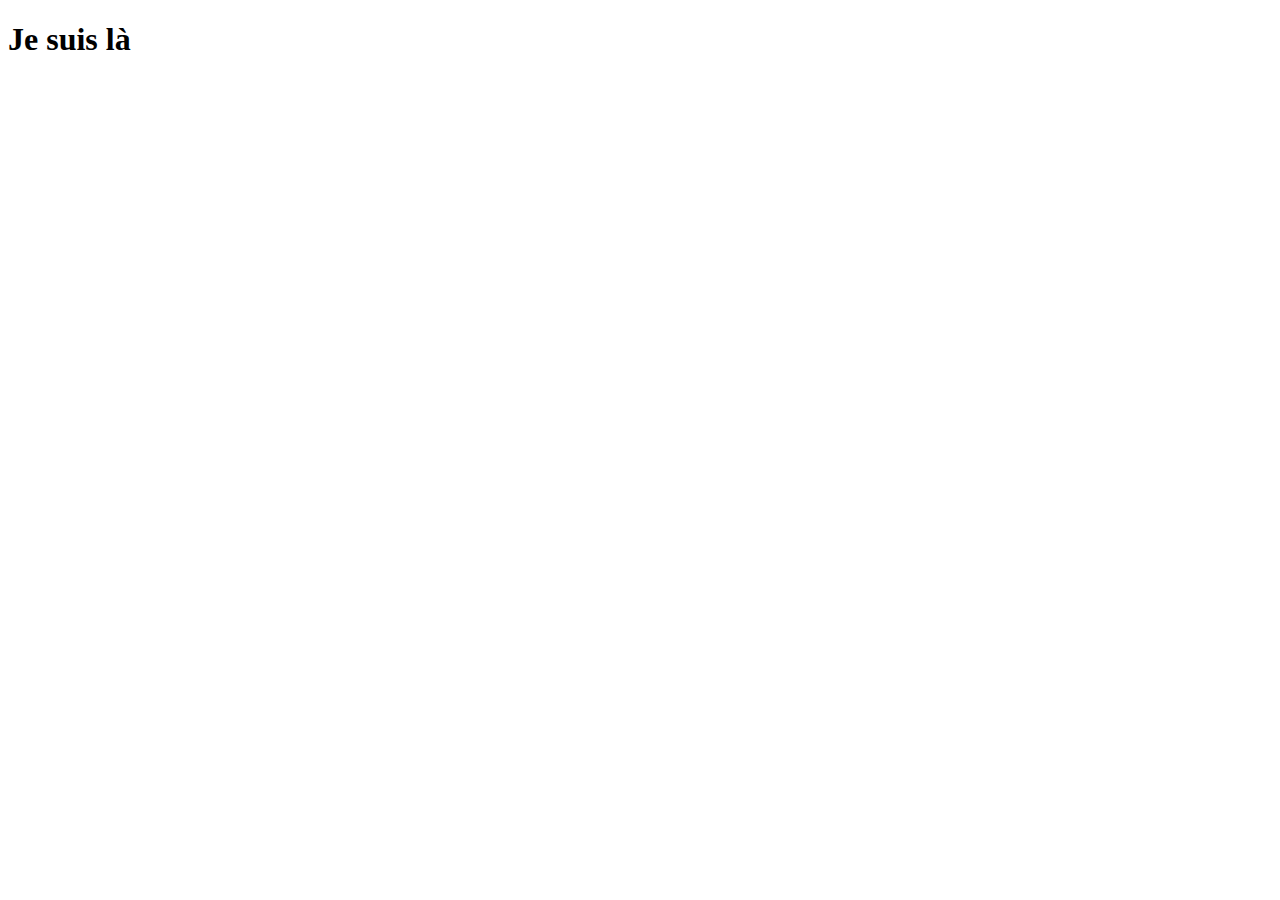
==== index.html @ de0dbc30 "Update index.html" ====
<!DOCTYPE html>
<html lang="fr">
<head>
    <meta charset="UTF-8">
    <meta name="viewport" content="width=device-width, initial-scale=1.0">
    <meta http-equiv="X-UA-Compatible" content="ie=edge">
    <title>Site github</title>
</head>
<body>
    <h1>
        Je suis là
    </h1>

</body>
</html>
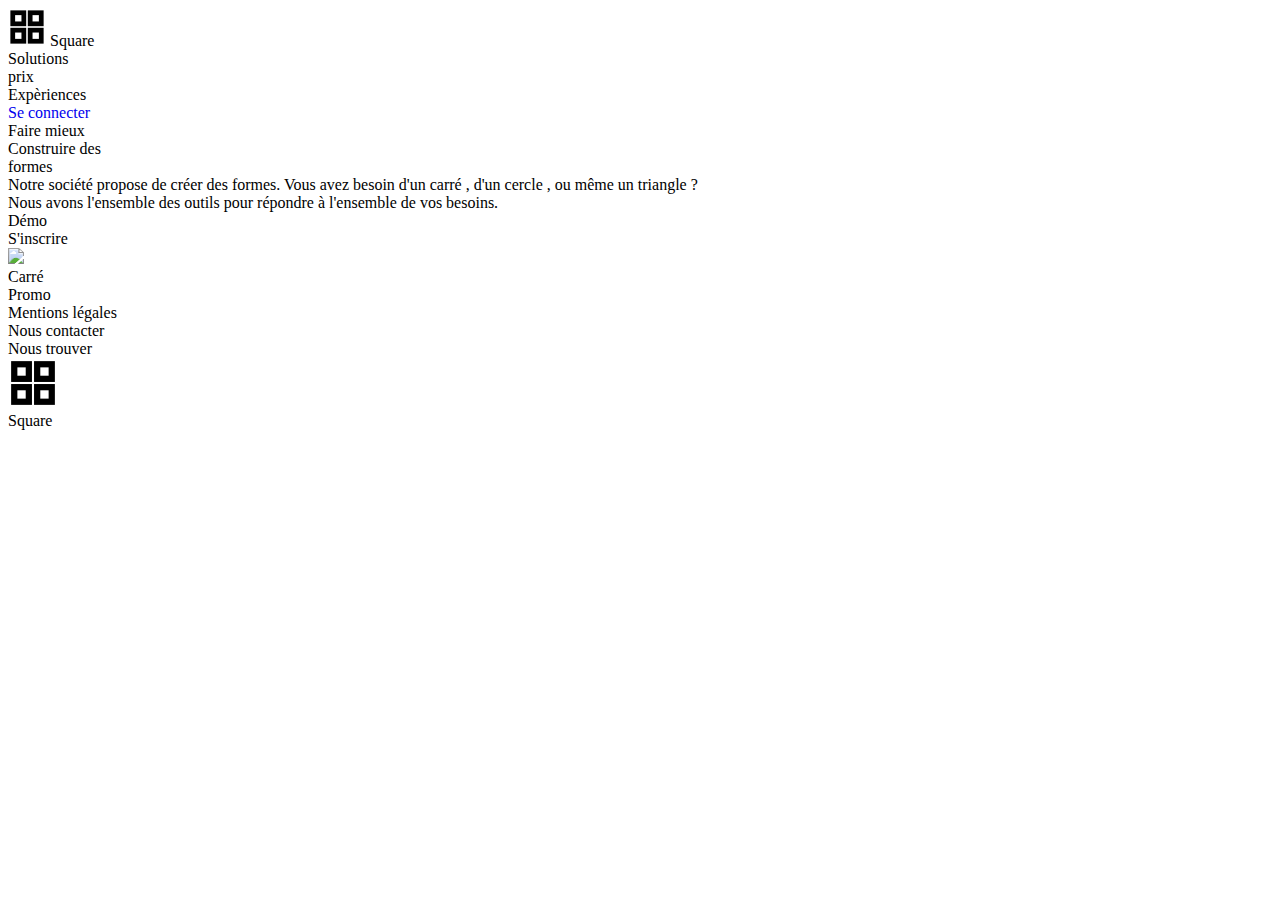
==== commit e483cc07: "Update index.html" ====
--- a/index.html
+++ b/index.html
@@ -1,15 +1,91 @@
 <!DOCTYPE html>
 <html lang="fr">
+
 <head>
     <meta charset="UTF-8">
     <meta name="viewport" content="width=device-width, initial-scale=1.0">
     <meta http-equiv="X-UA-Compatible" content="ie=edge">
-    <title>Site github</title>
+    <title>tp2</title>
+    <link rel="stylesheet" href="css/styletp2.css">
 </head>
+
 <body>
-    <h1>
-        Je suis là
-    </h1>
+    <div class="main">
+        <div class="page1">
+            <div class=flex>
+
+                <div class="head">
+                    <svg xmlns="http://www.w3.org/2000/svg" width="38" height="38" viewBox="0 0 24 24" fill="none"
+                        stroke="#000000" stroke-width="3" stroke-linecap="round" stroke-linejoin="arcs">
+                        <rect x="3" y="3" width="7" height="7"></rect>
+                        <rect x="14" y="3" width="7" height="7"></rect>
+                        <rect x="14" y="14" width="7" height="7"></rect>
+                        <rect x="3" y="14" width="7" height="7"></rect>
+                    </svg> Square </div>
+
+
+                <div class="haut">
+                    <div class="sol"> Solutions</div>
+                    <div class="prix">prix </div>
+                    <div class="exp"> Expèriences</div>
+                </div>
+                <div class="button"> <a href="connexion.html" style="text-decoration:none">
+                        Se connecter </a> </div>
+
+            </div>
+
+            <div class="middle">
+                <div class=zone1>
+                    <div class=text1> Faire mieux </div>
+                    <div class=text2> Construire des
+                        <br>formes</br>
+                    </div>
+                    <div class=text3> Notre société propose de créer des formes. Vous avez besoin d'un carré , d'un
+                        cercle , ou même un triangle
+                        ? </div>
+                    <div class="text4"> Nous avons l'ensemble des outils pour répondre à l'ensemble de vos besoins.
+                    </div>
+                    <div class="button2">
+                        <div class="buttond">
+                            <div class="démo"> Démo </div>
+                        </div>
+                        <div class="buttons">
+                            <div class="inscrire">S'inscrire</div>
+                        </div>
+                    </div>
+                </div>
+                <img class="circle" src="images/undraw_circles_y7s2.svg"> </img>
+            </div>
+
+
+
+        </div>
+        <div class="page2">
+            <div class="carre1">
+
+                <div class="carre"></div>
+                <div class="textec">Carré</div>
+            </div>
+        </div>
+        <div class="promo">Promo</div>
+    </div>
+    <div class="footer">
+        <div class="textf">
+            <div class="mention">Mentions légales</div>
+            <div class="contact">Nous contacter</div>
+            <div class="trouver">Nous trouver</div>
+        </div>
+        <svg class="square" xmlns="http://www.w3.org/2000/svg" width="50" height="50" viewBox="0 0 24 24" fill="white"
+            stroke="#000000" stroke-width="3" stroke-linecap="round" stroke-linejoin="arcs">
+            <rect x="3" y="3" width="7" height="7"></rect>
+            <rect x="14" y="3" width="7" height="7"></rect>
+            <rect x="14" y="14" width="7" height="7"></rect>
+            <rect x="3" y="14" width="7" height="7"></rect>
+        </svg>
+        <div class="texts">Square</div>
+    </div>
 
 </body>
+
+
 </html>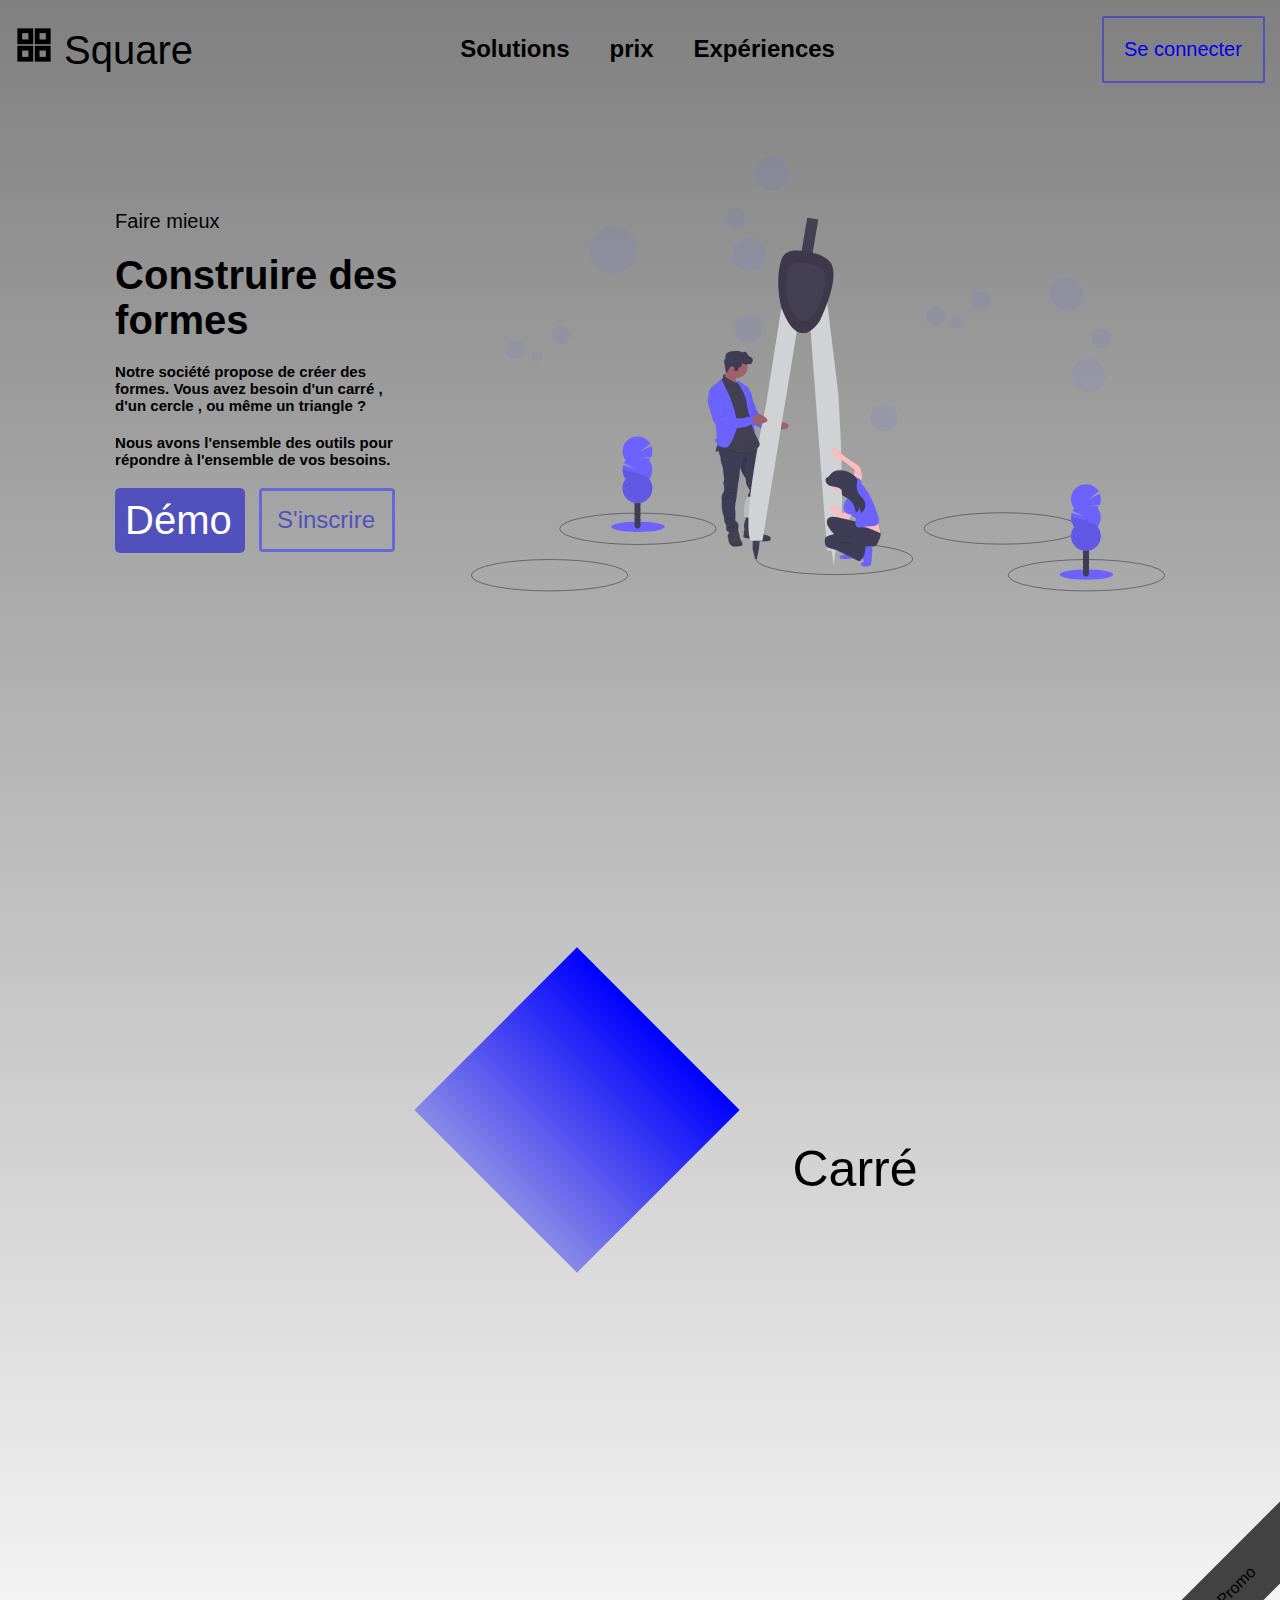
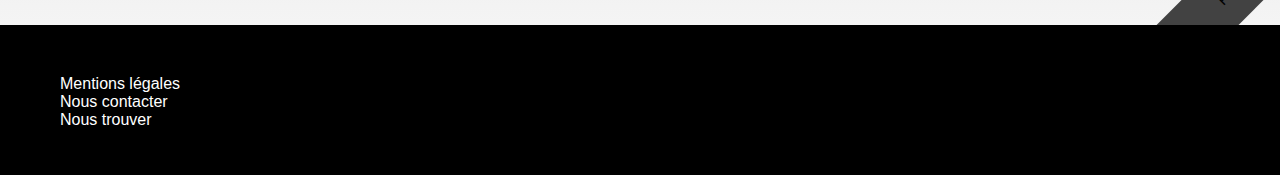
==== commit 8b4f5f5f: "Update index.html" ====
--- a/index.html
+++ b/index.html
@@ -6,7 +6,7 @@
     <meta name="viewport" content="width=device-width, initial-scale=1.0">
     <meta http-equiv="X-UA-Compatible" content="ie=edge">
     <title>tp2</title>
-    <link rel="stylesheet" href="css/styletp2.css">
+    <link rel="stylesheet" href="styletp2.css">
 </head>
 
 <body>
@@ -27,7 +27,7 @@
                 <div class="haut">
                     <div class="sol"> Solutions</div>
                     <div class="prix">prix </div>
-                    <div class="exp"> Expèriences</div>
+                    <div class="exp"> Expériences</div>
                 </div>
                 <div class="button"> <a href="connexion.html" style="text-decoration:none">
                         Se connecter </a> </div>
@@ -54,7 +54,7 @@
                         </div>
                     </div>
                 </div>
-                <img class="circle" src="images/undraw_circles_y7s2.svg"> </img>
+                <img class="circle" src="undraw_circles_y7s2.svg"> </img>
             </div>
 
 
--- a/styletp2.css
+++ b/styletp2.css
@@ -0,0 +1,279 @@
+body{
+    min-height: 100vh;
+    background:linear-gradient(gray,white) ;
+    margin: 0px;
+}
+
+.flex{
+    display: grid;
+    grid-template-rows: auto;
+    display: flex;
+    align-items: center;
+    justify-content: space-between;
+    margin: 15px;
+    font-family: -apple-system, BlinkMacSystemFont, 'Segoe UI', Roboto, Oxygen, Ubuntu, Cantarell, 'Open Sans', 'Helvetica Neue', sans-serif;
+}
+
+.head{
+margin : 0px;
+font-family: -apple-system, BlinkMacSystemFont, 'Segoe UI', Roboto, Oxygen, Ubuntu, Cantarell, 'Open Sans', 'Helvetica Neue', sans-serif;
+font-size: 40px;
+}
+
+.button{
+    color: rgb(81, 81, 190);
+    border:2px solid;
+    border-radius: 2px;
+    padding:20px;
+    width: 119px;
+    font-size: 20px;
+    
+        
+}
+
+.middle{
+display: flex;
+justify-content: space-around;
+margin: 62px;
+
+}
+
+.text1{
+    font-size: 20px;
+font-family: Arial, Helvetica, sans-serif;
+margin-top: 15px;
+margin-bottom: 20px;
+}
+
+.text2{
+font-family: Arial, Helvetica, sans-serif;
+font-size: 40px;
+font-weight: bold;
+    margin-top: 20px;
+    margin-bottom: 20px;
+}
+
+.text3{
+    
+        margin-top: 20px;
+        margin-bottom: 20px;
+        font-family: -apple-system, BlinkMacSystemFont, 'Segoe UI', Roboto, Oxygen, Ubuntu, Cantarell, 'Open Sans', 'Helvetica Neue', sans-serif;
+        font-size: 15px;
+        font-weight: bold;
+    }
+
+.text4{
+    margin-top: 20px;
+    margin-bottom: 20px;
+    font-family: -apple-system, BlinkMacSystemFont, 'Segoe UI', Roboto, Oxygen, Ubuntu, Cantarell, 'Open Sans', 'Helvetica Neue', sans-serif;
+        font-size: 15px;
+        font-weight: bold;
+}
+
+img{
+    margin-right: 50px;
+}
+
+.zone1{
+    margin: 50px;
+    width: 300px;
+}
+
+.démo{ 
+    
+    background-color:rgb(81, 81, 190) ;
+    border-radius: 5px;
+    width: 110px;
+    font-family: Arial, Helvetica, sans-serif;
+    font-size: 40px;
+    color: white;
+    padding: 10px;
+
+    
+
+}
+
+.button2{
+    display: flex;
+    justify-content: space-between
+}
+
+.inscrire{
+    
+    width: 79px;
+    font-family: Arial, Helvetica, sans-serif ; 
+    color: rgb(81, 81, 190) ;
+    padding:6px;
+    border-width: 3px;
+    border-radius: 4px ;
+    border-style: solid;
+    border-color: rgb(103, 103, 216);
+    margin:0px;
+    padding: 15px;
+    font-size: 24px ;
+    margin-right: 20px;
+    width: 100px;
+    
+    
+
+    
+   
+}
+
+.haut{
+
+    display: flex;
+    justify-content: center;
+    
+    font-weight: bold;
+    font-size: 24px;
+    
+}
+
+.sol{
+    margin:20px;
+}
+
+.prix{
+    margin:20px;
+}
+
+.exp{
+    margin:20px;
+    
+}
+
+.circle{
+width: 60%;
+}
+
+.page2{
+    display: flex ;
+    justify-content: center ;
+    align-items: center ;
+    padding: 300px;
+    z-index: 2;
+    margin: 0px;
+
+
+}
+.carre{
+    
+    margin:100px ;
+    padding: 100px ;
+    height: 30px;
+    width: 30px;
+    background: blue;
+    background: linear-gradient(20px) ;
+    -ms-transform: rotate(45deg) ;
+    -moz-transform: rotate(45deg) ;
+    -webkit-transform: rotate(45deg);
+    -o-transform: rotate(45deg)
+
+
+
+
+}
+
+.footer{
+    margin:0px;
+    position: relative;bottom: 0px;
+    background-size: 20px
+    background-color: black ;
+
+}
+
+.grid1{
+    width: 20px ;
+    display: grid;
+  grid-template-columns: repeat(3, 1fr);
+  grid-gap: 10px;
+  grid-auto-rows: minmax(100px, auto);
+  
+}
+
+
+.carre{
+    margin-top:30px;
+    height: 30px;
+    width: 30px;
+    background: linear-gradient(blue,rgb(137, 137, 231));
+
+    -ms-transform: rotate(45deg); /* Internet Explorer */
+    -moz-transform: rotate(45deg); /* Firefox */
+    -webkit-transform: rotate(45deg); /* Safari et Chrome */
+    -o-transform: rotate(45deg); /* Opera */
+}
+
+.carre1{
+    display: flex;
+    
+}
+
+.textec{
+
+    font-size: 50px;
+    font-family: -apple-system, BlinkMacSystemFont, 'Segoe UI', Roboto, Oxygen, Ubuntu, Cantarell, 'Open Sans', 'Helvetica Neue', sans-serif;
+    margin-top:175px;
+}
+
+.footer{
+    background:black;
+
+    
+    
+    bottom:0;
+    
+    width:100%;
+    
+    padding-top:50px;
+    
+    height:100px;
+}
+
+.textf{
+    position: absolute;
+    color: white;
+    font-family: -apple-system, BlinkMacSystemFont, 'Segoe UI', Roboto, Oxygen, Ubuntu, Cantarell, 'Open Sans', 'Helvetica Neue', sans-serif;
+    margin-left: 60px ;
+}
+
+.square{
+    display: flex;
+    color: white;
+    position: absolute ;
+    margin-bottom: 200px;
+    margin-left: 1650px;
+}
+
+.texts{
+    color: white;
+    
+    margin-left: 1716px;
+    
+    font-family: -apple-system, BlinkMacSystemFont, 'Segoe UI', Roboto, Oxygen, Ubuntu, Cantarell, 'Open Sans', 'Helvetica Neue', sans-serif;
+    font-size: 40px;
+
+}
+
+.promo{
+    position: absolute;
+    bottom: 10px;
+    right: -60px;
+    background: #424242;
+    padding: 20px 80px 20px 80px;
+    transform: rotate(-45deg);
+    font-family: -apple-system, BlinkMacSystemFont, 'Segoe UI', Roboto, Oxygen, Ubuntu, Cantarell, 'Open Sans', 'Helvetica Neue', sans-serif;
+ 
+
+
+ 
+}
+
+.main{
+
+    margin: 0px;
+    overflow: hidden ;
+    position: relative;
+    
+}